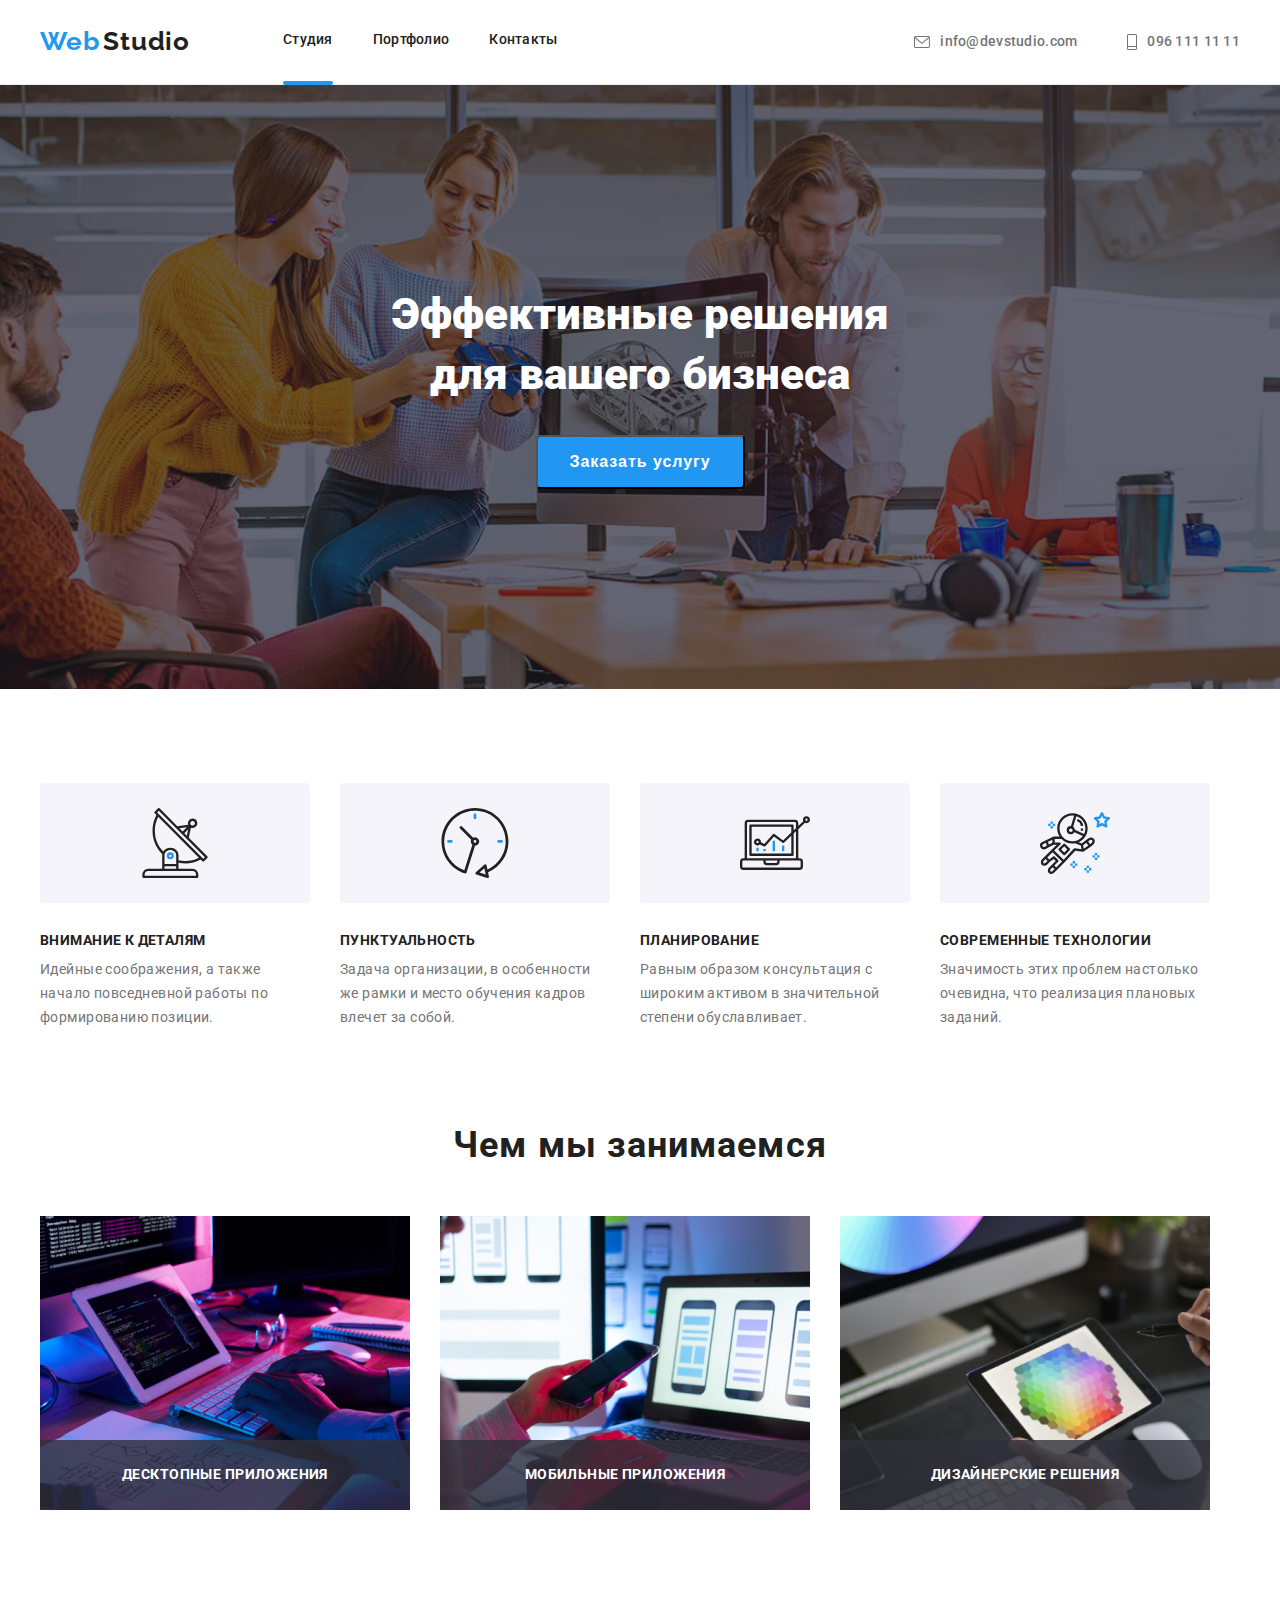
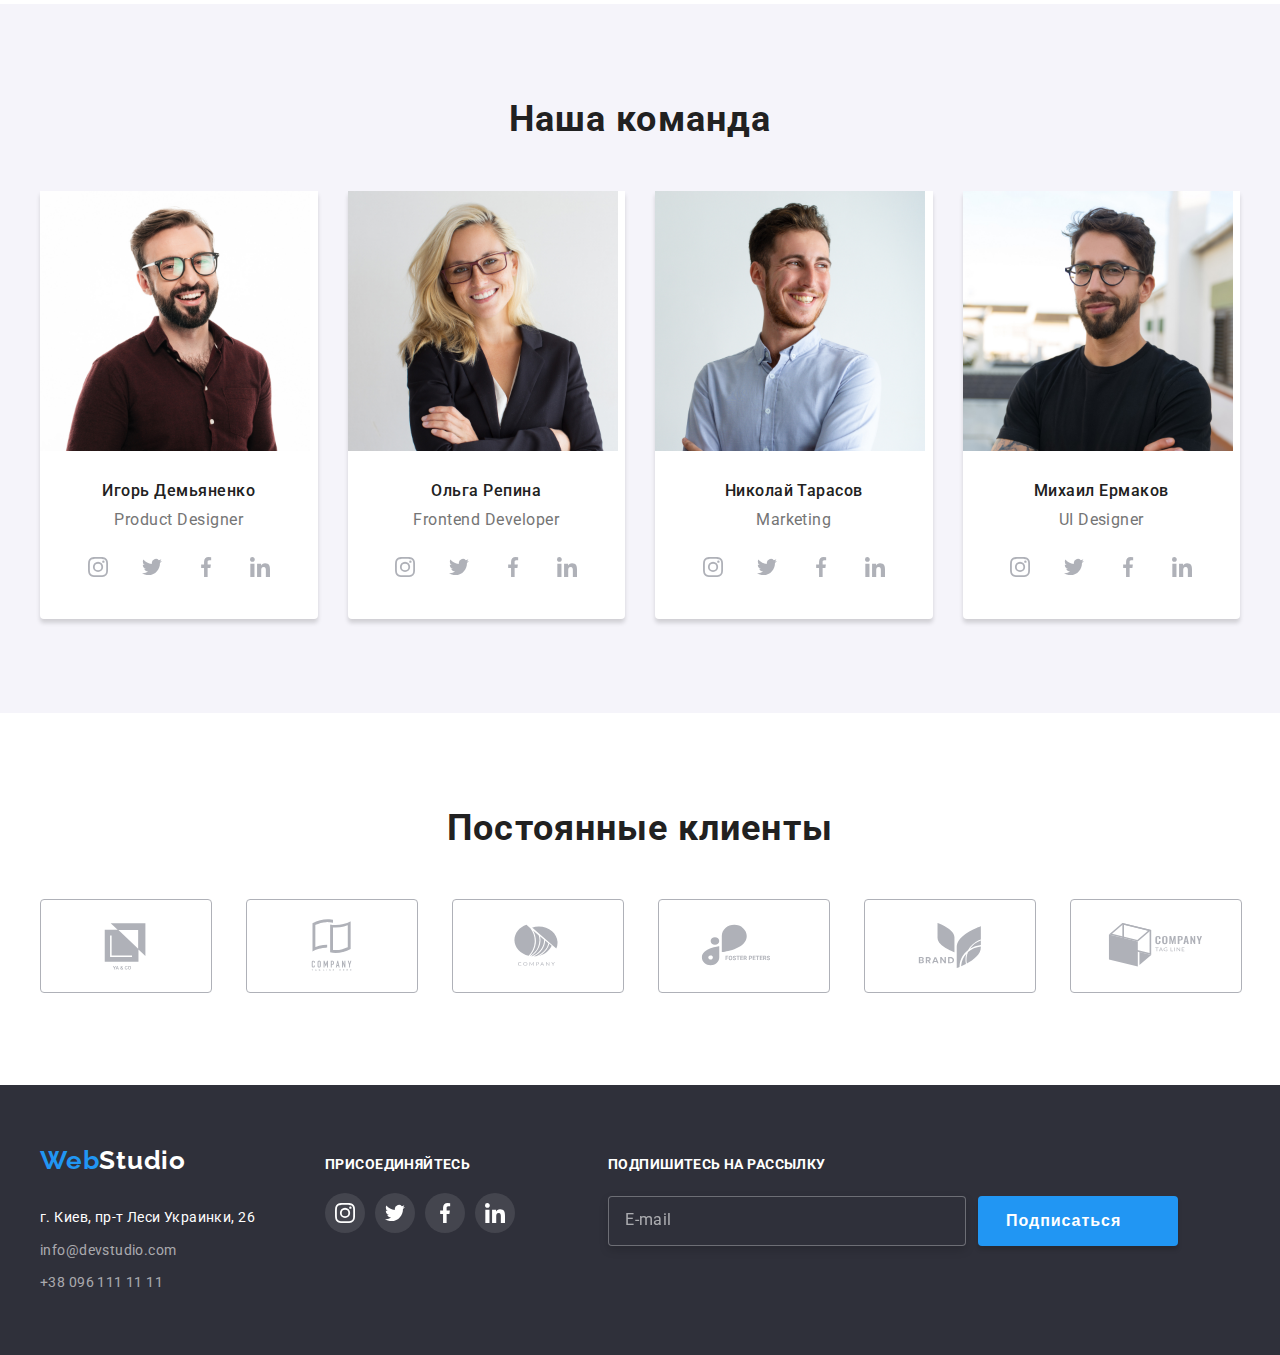
==== index.html @ 444eeabd "начало" ====
<!DOCTYPE html>
<html lang="en">
<head>
    <meta charset="UTF-8">
    <meta http-equiv="X-UA-Compatible" content="IE=edge">
    <meta name="viewport" content="width=device-width, initial-scale=1.0">
    <title>WebStudio</title>
    <link rel="stylesheet" href="https://cdnjs.cloudflare.com/ajax/libs/modern-normalize/1.1.0/modern-normalize.min.css"
        integrity="sha512-wpPYUAdjBVSE4KJnH1VR1HeZfpl1ub8YT/NKx4PuQ5NmX2tKuGu6U/JRp5y+Y8XG2tV+wKQpNHVUX03MfMFn9Q=="
        crossorigin="anonymous" referrerpolicy="no-referrer">
    <link rel="preconnect" href="https://fonts.gstatic.com">
    <link rel="preconnect" href="https://fonts.googleapis.com">
    <link rel="preconnect" href="https://fonts.gstatic.com" crossorigin>
    <link href="https://fonts.googleapis.com/css2?family=Raleway:wght@700&family=Roboto:wght@400;500;700;900&display=swap" rel="stylesheet">
    <link rel="stylesheet" href="./css/styles.css">
</head>
<body>
      <!-- Шапка сайта -->
  <header class="page-header">
    <div class="container header-container">
        <nav class="nav-box">
           <a class="nav-logo" href="./index.html">
               <span class="logo-web">Web</span>
               <span class="logo-studio">Studio</span>
            </a>
        <ul class="site-nav">
             <li class="nav-item"><a href="" class="link current">Студия</a></li>
             <li class="nav-item"><a href="./portfolio.html" class="link">Портфолио</a></li>
             <li class="nav-item"><a href="" class="link">Контакты</a></li>
        </ul>
        </nav>
        <!-- Контакты -->
       <ul class="contact-nav">
            <li class="item">
                <a href="mailto:info@devstudio.com" class="contacts-link">
                <svg class="contact-nav-icon-f">
                    <use href="./images/symbol-defs2.svg#icon-envelope-hover-1"></use>
                </svg>info@devstudio.com</a>
            </li>

            <li class="item">
                <a href="tel:+380961111111" class="contacts-link">
                <svg class="contact-nav-icon-s">
                    <use href="./images/symbol-defs2.svg#icon-tel-1"></use>
                </svg> 096 111 11 11</a>
            </li>
        </ul>
    </div>
      </header>
   
   <main>
        <!-- Герой hero-->
    <section class="hero">
        <div class="container">
            <h1 class="hero-title">Эффективные решения <br> для вашего бизнеса</h1>
            <button type="button" class="hero-button" data-modal-open>Заказать услугу</button>
           </div>
    </section>
   
    <!--Преимущества-->
    
    <section class="section">
        <div class="container">
        <h2 class="visually-hidden">Наши преимущества</h2>
        <ul class="feature-list">
            
            <li class="feature-item">
                <div class="feature-icon">
                    <svg class="icon">
                        <use href="./images/symbol-defs2.svg#icon-antenna-1">
                        </use>
                    </svg>
                </div>
                 <h3 class="feature-title">Внимание к деталям</h3>
                 <p class="feature-text">Идейные соображения, а также начало повседневной работы по формированию позиции.</p>
            </li>
            
            <li class="feature-item">
                <div class="feature-icon">
                    <svg class="icon">
                        <use href="./images/symbol-defs2.svg#icon-clock-1">
                        </use>
                    </svg> 
                </div>
                   <h3 class="feature-title">Пунктуальность</h3>
                   <p class="feature-text">Задача организации, в особенности же рамки и место обучения кадров влечет за собой.</p>
            </li>

            <li class="feature-item">
                <div class="feature-icon">
                    <svg class="icon">
                        <use href="./images/symbol-defs2.svg#icon-diagram-1">
                        </use>
                    </svg>
                </div>
                    <h3 class="feature-title">Планирование</h3>
                    <p class="feature-text" >Равным образом консультация с широким активом в значительной степени обуславливает.</p>
            </li>
            
            <li class="feature-item">
                <div class="feature-icon">
                    <svg class="icon">
                        <use href="./images/symbol-defs2.svg#icon-astronaut-1">
                        </use>
                    </svg>
                </div>
                    <h3 class="feature-title">Современные технологии</h3>
                    <p class="feature-text" >Значимость этих проблем настолько очевидна, что реализация плановых заданий.</p>
            </li>
        </ul>
        </div> 
    </section>

    <!--Чем мы занимаемся-->

    <section class="section about-us-section">
        <div class="container">
        <h2 class="about-us-title">Чем мы занимаемся</h2>
        <ul class="about-us-list">
            <li class="about-us-item">
                <div class="boxed">
                <img src="./images/mon.1/img1.jpg" alt="Алгоритм програм" width="370" height="295"/>
               <div class="box">
                   <p class="box-text">Десктопные приложения</p>
               </div>
            </div>
        </li>
               <li class="about-us-item">
                <div class="boxed">
                   <img src="./images/mon.1/img2.jpg" alt="Синхронизация с телефоном" width="370" height="295"/>
                   <div class="box">
                    <p class="box-text">Мобильные приложения</p>
                </div>
            </div>
                </li>
               <li class="about-us-item">
                <div class="boxed">
                <img src="./images/mon.1/img3.jpg" alt="Цветовая палитра" width="370" height="295"/>
                <div class="box">
                    <p class="box-text">Дизайнерские решения</p>
                </div>
            </div>
            </li>
        </ul>
        </div> 
    </section>
    
    <!--Команда-->

    <section class="section team">
        <div class="container">
        <h2 class="team-head-title">Наша команда</h2>
              <ul class="team-list">
                    
                <li class="team-item">
                        <article class="card">
                            <img src="./images/logo/img1.jpg" alt="Игорь Демьяненко" width="270" height="260">
                        
                            <div class="card-content">
                                <h3 class="title">Игорь Демьяненко</h3>
                                <p class="text">Product Designer</p>
                            
                                <ul class="social-list">
                                    <li class="social-item">
                                        <a href="#" class="social-link">
                                        <svg class="social-icon">
                                            <use href="./images/symbol-defs2.svg#icon-instagram-1"></use>
                                        </svg>
                                        </a>
                                    </li>
                                    <li class="social-item">
                                        <a href="#" class="social-link">
                                        <svg class="social-icon">
                                            <use href="./images/symbol-defs2.svg#icon-twitter-1"></use>
                                        </svg>
                                        </a>
                                    </li>
                                    <li class="social-item">
                                        <a href="#" class="social-link">
                                        <svg class="social-icon">
                                            <use href="./images/symbol-defs2.svg#icon-facebook-1"></use>
                                        </svg>
                                        </a>
                                    </li>
                                    <li class="social-item">
                                        <a href="#" class="social-link">
                                        <svg class="social-icon">
                                            <use href="./images/symbol-defs2.svg#icon-linkedin-1"></use>
                                        </svg>
                                        </a>
                                    </li>
                                       </ul>
                            </div>
                        </article>
                </li>
                    
                    <li class="team-item">
                        <article class="card">
                            <img src="./images/logo/img2.jpg" alt="Ольга Репина" width="270" height="260">
                            <div class="card-content">
                                <h3 class="title">Ольга Репина</h3>
                                <p class="text">Frontend Developer</p>
                                <ul class="social-list">
                                    <li class="social-item">
                                        <a href="#" class="social-link">
                                        <svg class="social-icon">
                                            <use href="./images/symbol-defs2.svg#icon-instagram-1"></use>
                                        </svg>
                                        </a>
                                    </li>
                                    <li class="social-item">
                                        <a href="#" class="social-link">
                                        <svg class="social-icon">
                                            <use href="./images/symbol-defs2.svg#icon-twitter-1"></use>
                                        </svg>
                                        </a>
                                    </li>
                                    <li class="social-item">
                                        <a href="#" class="social-link">
                                        <svg class="social-icon">
                                            <use href="./images/symbol-defs2.svg#icon-facebook-1"></use>
                                        </svg>
                                        </a>
                                    </li>
                                    <li class="social-item">
                                        <a href="#" class="social-link">
                                        <svg class="social-icon">
                                            <use href="./images/symbol-defs2.svg#icon-linkedin-1"></use>
                                        </svg>
                                        </a>
                                    </li>
                                       </ul>
                            </div>
                            </article>
                    </li>
                    
                    <li class="team-item">
                        <article class="card">
                            <img src="./images/logo/img3.jpg" alt="Николай Тарасов" width="270" height="260">
                           <div class="card-content">
                                <h3 class="title">Николай Тарасов</h3>
                                <p class="text">Marketing</p>
                                <ul class="social-list">
                                    <li class="social-item">
                                        <a href="#" class="social-link">
                                        <svg class="social-icon">
                                            <use href="./images/symbol-defs2.svg#icon-instagram-1"></use>
                                        </svg>
                                        </a>
                                    </li>
                                    <li class="social-item">
                                        <a href="#" class="social-link">
                                        <svg class="social-icon">
                                            <use href="./images/symbol-defs2.svg#icon-twitter-1"></use>
                                        </svg>
                                        </a>
                                    </li>
                                    <li class="social-item">
                                        <a href="#" class="social-link">
                                        <svg class="social-icon">
                                            <use href="./images/symbol-defs2.svg#icon-facebook-1"></use>
                                        </svg>
                                        </a>
                                    </li>
                                    <li class="social-item">
                                        <a href="#" class="social-link">
                                        <svg class="social-icon">
                                            <use href="./images/symbol-defs2.svg#icon-linkedin-1"></use>
                                        </svg>
                                        </a>
                                    </li>
                                       </ul>
                            </div>
                        </article>
                    </li>
                    
                    <li class="team-item">
                        <article class="card">
                            <img src="./images/logo/img4.jpg" alt="Михаил Ермаков" width="270" height="260">
                            <div class="card-content">
                                <h3 class="title">Михаил Ермаков</h3>
                                <p class="text">UI Designer</p>
                                <ul class="social-list">
                                    <li class="social-item">
                                        <a href="#" class="social-link">
                                        <svg class="social-icon">
                                            <use href="./images/symbol-defs2.svg#icon-instagram-1"></use>
                                        </svg>
                                        </a>
                                    </li>
                                    <li class="social-item">
                                        <a href="#" class="social-link">
                                        <svg class="social-icon">
                                            <use href="./images/symbol-defs2.svg#icon-twitter-1"></use>
                                        </svg>
                                        </a>
                                    </li>
                                    <li class="social-item">
                                        <a href="#" class="social-link">
                                        <svg class="social-icon">
                                            <use href="./images/symbol-defs2.svg#icon-facebook-1"></use>
                                        </svg>
                                        </a>
                                    </li>
                                    <li class="social-item">
                                        <a href="#" class="social-link">
                                        <svg class="social-icon">
                                            <use href="./images/symbol-defs2.svg#icon-linkedin-1"></use>
                                        </svg>
                                        </a>
                                    </li>
                                       </ul>
                            </div>
                        </article>
                    </li>
            </ul>
        </div> 
    </section>
    <!--Постоянные клиенты-->

    <section class="section">
        <div class="container">
            <h2 class="section-title">Постоянные клиенты</h2>
            <ul class="client-list">
                <li class="client-item">
                    <a href="#" class="client-link">
                        <svg class="client-icon">
                            <use href="./images/symbol-defs2.svg#icon-Logo1-1"></use>
                        </svg>
                    </a>
                </li>
                <li class="client-item">
                    <a href="#" class="client-link">
                        <svg class="client-icon">
                            <use href="./images/symbol-defs2.svg#icon-Logo2-1"></use>
                        </svg>
                    </a>
                </li>
                <li class="client-item">
                    <a href="#" class="client-link">
                        <svg class="client-icon">
                            <use href="./images/symbol-defs2.svg#icon-Logo3-1"></use>
                        </svg>
                    </a>
                </li>
                <li class="client-item">
                    <a href="#" class="client-link">
                        <svg class="client-icon">
                            <use href="./images/symbol-defs2.svg#icon-Logo4-1"></use>
                        </svg>
                    </a>
                </li>
                <li class="client-item">
                    <a href="#" class="client-link">
                        <svg class="client-icon">
                            <use href="./images/symbol-defs2.svg#icon-Logo5-1"></use>
                        </svg>
                    </a>
                </li>
                <li class="client-item">
                    <a href="#" class="client-link">
                        <svg class="client-icon">
                            <use href="./images/symbol-defs2.svg#icon-Logo6-1"></use>
                        </svg>
                    </a>
                </li>
            </ul>
        </div>
    </section>
</main>
    

<footer class="footer">
    <div class="container footer-container">
      <div class="footer-address">
        <a class="footer-logo" href="#"><span class="f-web">Web</span><span class="f-webstudio">Studio</span></a>
        <address class="address">
          <ul class="footer-address">
            <li class="footer-item"><a href="https://www.google.com/maps/place/%D0%B1%D1%83%D0%BB%D1%8C%D0%B2%D0%B0%D1%80+%D0%9B%D0%B5%D1%81%D1%96+%D0%A3%D0%BA%D1%80%D0%B0%D1%97%D0%BD%D0%BA%D0%B8,+26,+%D0%9A%D0%B8%D1%97%D0%B2,+02000/@50.4271245,30.5353084,15.75z/data=!4m5!3m4!1s0x40d4cf0e033ecbe9:0x57a4dffefec77da0!8m2!3d50.4265807!4d30.5383858" class="address-map">г. Киев, пр-т Леси Украинки, 26</a></li>
            <li class="footer-item"><a href="mailto:info@devstudio.com" class="contacts">info@devstudio.com</a></li>
            <li class="footer-item"><a href="tel:+380961111111" class="contacts">+38 096 111 11 11</a></li>
         </ul>
        </address>
      </div>
    
    <!--Присоединяйсь-->
    <div class="fsocial-title">
        <h2 class="footer-title">присоединяйтесь</h2>
        <ul class="fsocial-list">
            <li class="fsocial-item">
                <a href="#" class="fsocial-link">
                    <svg class="fsocial-icon" width="20" height="20">
                        <use href ="./images/symbol-defs2.svg#icon-instagram-1"></use>
                    </svg>
                </a>
            </li>
            <li class="fsocial-item">
                <a href="#" class="fsocial-link">
                    <svg class="fsocial-icon" width="20" height="20">
                        <use href ="./images/symbol-defs2.svg#icon-twitter-1"></use>
                    </svg>
                </a>
            </li>
            <li class="fsocial-item">
                <a href="#" class="fsocial-link">
                    <svg class="fsocial-icon" width="20" height="20">
                        <use href ="./images/symbol-defs2.svg#icon-facebook-1"></use>
                    </svg>
                </a>
            </li>
            <li class="fsocial-item">
                <a href="#" class="fsocial-link">
                    <svg class="fsocial-icon" width="20" height="20">
                        <use href ="./images/symbol-defs2.svg#icon-linkedin-1"></use>
                    </svg>
                </a>
            </li>
        </ul>
    </div>

  <!--subscribe-->
                    <form class="subscribe">
                        <div class="subscribe-div">
                            <label for="subscribe-email" class="subscribe-title">Подпишитесь на рассылку</label>
                            <input id="subscribe-email" class="subscribe-input" type="email" name="email" placeholder="E-mail">
                        </div>
                        <button type="submit" class="subscribe-submit">Подписаться
                            <svg class="icon-send" width="24" height="24">
                               <use href="./images/symbol-defs-mod.svg#icon-airplaner"></use>
                            </svg>
                        </button>
                    </form>
    </div>
</footer>

<!-- Modal window -->

<div class="backdrop is-hidden" data-modal>
    <div class="modal">
        <button class="modal-close" data-modal-close>
            <svg class="modal-close-icon" width="11" height="11">
                <use href="./images/symbol-defs-mod.svg#icon-close"></use>
            </svg>
        </button>
<!--MODAL оставь данные-->
        <form class="form-container">
            <p class="form-text">Оставьте свои данные, мы вам перезвоним</p>
           
            <div class="form-field">
                <label for="name" class="form-label">Имя</label>
                <input id="name" class="form-input" type="text" name="username" required>
                <svg class="form-icon">
                    <use href="./images/symbol-defs-mod.svg#icon-person"></use>
                </svg>
            </div>
            
            <div class="form-field">
                <label for="tel" class="form-label">Телефон</label>
                <input id="name" class="form-input" type="text" name="username" required>
                <svg class="form-icon">
                    <use href="./images/symbol-defs-mod.svg#icon-phone"></use>
                </svg>
            </div>

            <div class="form-field">
                <label for="mail" class="form-label">Почта</label>
                <input id="name" class="form-input" type="text" name="username" required>
                <svg class="form-icon">
                    <use href="./images/symbol-defs-mod.svg#icon-email"></use>
                </svg>
            </div>

            <div class="form-comment">
                <label for="message" class="form-label">Коментарий</label>
                <textarea id="message" name="text" class="form-message" placeholder="Введите текст"></textarea>
            </div>

            <div class="form-checkbox">
                <label class="checkbox-modal">Соглашаюсь с рассылкой и принимаю <span class="modal-link"><span>Условия договора</span>
                <input type="checkbox" name="checkbox" class="checkbox">
                <svg class="checkbox-icon">
                    <use href="./images/symbol-defs-mod.svg#icon-yes"></use>
                </svg>
                </label>
            </div>
            <button type="submit" class="click">
                <span class="click-title">Отправить</span>
            </button>
        </form>
</div>
</div>
    <script src="./js/modal.js">
    </script>
</body>
</html>
---- css/styles.css ----
:root{
    --text-color:#757575;
    --titles-text-color-first: #212121;
    --accent-color: #2196F3;
    --accent-color-text: #FFFFFF;
    --background-color: #2f303a;
    --background-color-modal: #188ce8;
    --logo-color: #000000;
    --backing-color: #f5f4fa;
    --header-color: #ececec;
    --portfolio-color: #e5e5e5;
    --clients-color:#afb1b8;
    --accent-color-sec: #1a72b9;
    --bezier-timing:cubic-bezier(0.4, 0, 0.2, 1);
    /* --card-set-gap: 30px */

    /* первый цвет фона : #E5E5E5; */
    /* вторичный цвет фона : #F5F4FA; */
    /* цвет фона кнопок портфолио : #F5F4FA; */
    /* цвет основного текста color: #212121; */
    /* вторичный цвет #757575; */
    /* цвет акцент #2196F3; */
}
h1,
h2,
h3,
h4,
h5,
h6,
p{
    margin-top: 0;
    margin-bottom: 0;
}
img{
    display: block;
    max-width: 100%;
    height: auto;
}
body {
    font-family: Roboto, sans-serif;
    background-color: var(--accent-color-text);
    color: var(--titles-text-color-first);
    margin: 0;
    line-height: 1.5;
}
ul{
    list-style: none;
    padding-inline-start: 0;
    margin: 0;
}
a{
    text-decoration: none;
    }
/* Cкрыть кнопки */
.visually-hidden{
    position: absolute;
    clip: rect(0 0 0 0);
    width: 1px;
    height: 1px;
    margin: -1px;
}

/* Page-header */

.page-header{
    border-bottom: 1px solid var(--header-color);
}
.header-container{
    display: flex;
    align-items: center;
}
.container{
    width: 1200px;
    margin-left: auto;
    margin-right: auto;
    padding-left: 15px;
    padding-right: 15px;
}
/* -------blue line------- */
.site-nav .link .current {
    color: var(--accent-color);
  }
  .link.current {
    color: var(--accent-color);
  }
  .current::after {
    content: '';
    display: block;
    position: relative;
    top: 33px;
  
    width: 100%;
    height: 4px;
    background-color: var(--accent-color);
    border-radius: 2px;
}
/* /////////////////////// */
.nav-box{
    display: flex;
    align-items: center;
    background-color: var(--accent-color-text);
}
.nav-logo{
    margin-right: 93px;
    text-decoration: none;
    
}
.logo-web {
    font-family: Raleway, sans-serif;
    color: var(--accent-color);
    font-weight: 700;
    font-size: 26px;
    line-height: 1.19;
    letter-spacing: 0.03em;
    
    transition: color 250ms var(--bezier-timing);
}

.logo-web:hover,
.logo-web:focus{
    color: var(--accent-color);
}
.logo-studio {
    font-family: Raleway, sans-serif;
    color: var(--titles-text-color-first);
    font-weight: 700;
    font-size: 26px;
    line-height: 1.19;
    letter-spacing: 0.03em;

    transition: color 250ms var(--bezier-timing);
}
.logo-studio:hover,
.logo-studio:focus{
    color: var(--accent-color);
}

/* site-nav*/

.site-nav{
    display: flex;
}
.site-nav .nav-item + .nav-item{
    margin-left: 40px;
}
.site-nav .link {
    display: block; 
    color: var(--titles-text-color-first);
    font-weight: 500;
    font-size: 14px;
    line-height: 1.14;
    letter-spacing: 0.02em;
    text-decoration: none;
    padding-top: 32px;
    padding-bottom: 32px;

    transition: color 250ms var(--bezier-timing);
    }
.site-nav .link:hover,
.site-nav .link:focus {
    color: var(--accent-color);
    
}
.site-nav .link .current {
    color: var(--accent-color);
}

/* web studio -contacts*/

.contact-nav{
    display: flex;
    margin-left: auto;
    align-items: center;
}
.contact-nav .link{
    display: block;
    cursor: pointer;
}
.contact-nav .item + .item {
    margin-left: 50px;
}
.contact-nav-icon-f{
    width: 16px;
    height: 12px;
    margin-right: 10px;
    fill: currentColor;
}
.contact-nav-icon-s{
    width: 10px;
    height: 16px;
    margin-right: 10px;
    fill: currentColor;
}
.contacts-link {
    display: flex;
    align-items: center;
    color: var(--text-color);
    font-weight: 500;
    font-size: 14px;
    line-height: 1.14;
    letter-spacing: 0.02em;

    transition: color 250ms var(--bezier-timing);
    
}
.contact-nav .item:last-child{
    margin-right: 0;
}
.contacts-link:hover,
.contacts-link:focus{
    color: var(--accent-color);
}
.contact-nav .nav-tel{
    color: var(--text-color);
    text-decoration: none;

    transition: color 250ms var(--bezier-timing);
}
.contact-nav .nav-tel:hover,
.contact-nav .nav-tel:focus{
    color: var(--accent-color);
}

/* Hero */

.hero{
    padding: 200px 0;
    max-width: 1600px;
    text-align: center;
    background-color: var(--background-color);
    margin-left: auto;
    margin-right: auto;
    background-image: linear-gradient(to right, rgba(47, 48, 58, 0.4), rgba(47, 48, 58, 0.4)), url("../images/Img.jpg");
    background-position: center;
    background-repeat: no-repeat;
    background-size: cover;
}
.hero-title {
    text-align: center;
    color: var(--accent-color-text);
    font-weight: 900;
    font-size: 44px;
    line-height: 1.36;
    }
/* Overlay */
.overlay{
    max-width: 1600px;
    height: 600px;
    outline: 1px solid #000000;
    margin-left: auto;
    margin-right: auto;
    background-image: url("../images/Img.jpg");
    background-position: center;
    background-repeat: no-repeat;
    background-size: cover;
}
/* Hero button */

.hero-button{
    color: var(--accent-color-text);
    background-color: var(--accent-color);
    font-weight: 700;
    font-size: 16px;
    line-height: 1.87;
    letter-spacing: 0.06em;
    cursor: pointer;
    text-decoration: none;
    border-radius: 4px;
    padding: 10px 32px;
    margin-top: 30px;

    transition: color 250ms var(--bezier-timing);
   }

/* Feature */
.section{
    /* outline: 1px solid tomato;  */
    padding: 94px 0;
}
.section-titles h2 {
    visibility: hidden;
}
.feature-list{
    display: flex;
}
.feature-item:first-child{
    margin-left: 0px;
}
.feature-title{
    color: var(--titles-text-color-first);
    font-weight: 700;
    font-size: 14px;
    line-height: 1.14;
    text-transform: uppercase;
    letter-spacing: 0.03em;
    margin-top: 30px;
}
.feature-text{
    margin-top: 10px;
    color: var(--text-color);
    font-size: 14px;
    line-height: 1.71;
    letter-spacing: 0.03em;
}
.feature-item{
    width: 270px;
    margin-left: 30px;
}
.feature-icon{
    display: flex;
    justify-content: center;
    align-items: center;
    height: 120px;
    background-color: var(--backing-color);
    border-radius: 4px;
}
.feature-icon .icon{
    width: 70px;
    height: 70px;
}
/* .feature-item::before{
    display: block;
    height: 120px;
    content: "";
    background-size: contain;
    background-repeat: no-repeat;
    background-position: center;
    background-color: var(--backing-color);
    border-radius: 4px;
}
.feature-item:nth-child(1)::before{
    background-image: url(../images/features/Group.svg);
    }
.feature-item:nth-child(2)::before{
    background-image: url(../images/features/clock\ 1.svg);
}
.feature-item:nth-child(3)::before{
    background-image: url(../images/features/diagram\ 1.svg);
}
.feature-item:nth-child(4)::before{
    background-image: url(../images/features/astronaut\ 1.svg);
} */

/* Примеры работ */

.about-us-section{
    
    padding-top: 0px;
    
}
.about-us-title{
      color: var(--titles-text-color-first);
      font-weight: 700;
      font-size: 36px;
      line-height: 1.17;
      text-align: center;
      letter-spacing: 0.03em;
}
.about-us-list{
    display: flex;
    margin-top: 50px;
    margin-left: -30px;
}
.about-us-item{
    margin-left: 30px;
}
.boxed{
    position: relative;
}
.box{
    width: 100%;
    height: 70px;
    display: flex;
    background-color: rgba(47, 48, 58, 0.8);
    position: absolute;
    justify-content: center;
    align-items: center;
    bottom: 0px;
    left: 0;
}
.box-text{
    color: var(--accent-color-text);
    font-weight: 700;
    font-size: 14px;
    line-height: 1.14;
    text-align: center;
    letter-spacing: 0.03em;
    text-transform: uppercase;
}

/* .about-us-item:first-child{
    margin-left: 0px;
} */

  /* Team */
 
.team{
      /* outline: 1px solid tomato; */
      background-color: var(--backing-color);
      }
.team-container{
    margin-left: auto;
    margin-right: auto;
    padding-left: 15px;
    padding-right: 15px;

}
.team-head-title{
    margin-bottom: 50px;
    color: var(--titles-text-color-first);
    font-weight: 700;
    font-size: 36px;
    line-height: 1.17;
    text-align: center;
    letter-spacing: 0.03em;
}
.team-list{
    display: flex;
    margin-left: -30px;
}
.team-item{
    flex-basis: calc((100% / 4 - 30px));
    margin-left: 30px;
    background-color: var(--accent-color-text);
    border-radius: 0px 0px 4px 4px;
    box-shadow: 0px 4px 4px rgba(0, 0, 0, 0.15);
}
.card-content{
    padding-top: 30px;
    padding-bottom: 30px;
}
.title{
    color: var(--titles-text-color-first);
    font-weight: 500;
    font-size: 16px;
    line-height: 1.19;
    text-align: center;
    letter-spacing: 0.03em;
}
.text{
      color: var(--text-color);
      margin-top: 10px;
      font-weight: normal;
      font-size: 16px;
      line-height: 1.19;
      text-align: center;
      letter-spacing: 0.03em;
}
.social-list {
    /* outline: 1px solid red; */
    display: flex;
    justify-content: center;
    margin-top: 16px;
    
  }
  .social-item{
      width: 44px;
      height: 44px;
      margin-left: 10px;
      }
 .social-item:first-child{
     margin-left: 0;
 }
 .social-link{
     display: flex;
     align-items: center;
     justify-content: center;
     width: 100%;
     height: 100%;
     border-radius: 50%;
     color: var(--clients-color);

     transition: color 250ms var(--bezier-timing),background-color 250ms var(--bezier-timing);
 }
 .social-link:hover,
 .social-link:focus{
     color: var(--accent-color-text);
     background-color: var(--accent-color);
 }
 .social-link:hover .social-icon,
 .social-link:focus .social-icon{
     fill: var(--accent-color-text);
 }
 .social-icon{
      width: 20px;
      height: 20px;
      fill: currentColor;
      }
 
 

/* Buttons */
.ul-filter{
    display: flex;
    justify-content: center;
    margin-bottom: 50px;
}
.btn{
    color: var(--titles-text-color-first);
    background-color: var(--backing-color);
    padding: 8px 22px;
    border: 1px solid transparent;
    border-style: none;
    border-radius: 4px;
    cursor: pointer;
    text-align: center;
    font-size: 16px;

    transition: color 250ms var(--bezier-timing),background-color 250ms var(--bezier-timing),box-shadow color 250ms var(--bezier-timing);
    
}
.btn:hover,
.btn:focus{
    color: var(--accent-color-text);
    background-color: var(--accent-color);
    box-shadow: 0px 3px 1px rgba(0, 0, 0, 0.12),0px 1px 2px rgba(0, 0, 0, 0.08),0px 2px 2px rgba(0, 0, 0, 0.01);
}
.filter-item:not(:first-child) {
    margin-left: 8px;
}

  /* Портфолио */
    
.portfolio{
    display: flex;
    flex-wrap: wrap;
    margin: -15px;
    }
.portfolio-image{
    margin: 15px;
    width: 370px;
    display: block;
    }
.portfolio-img{
    display: block;
    background-color: var(--accent-color-text);
} 
.portfolio-img:hover,
.portfolio-img:focus{
    box-shadow: 1px 4px 6px rgba(0, 0, 0, 0.16),0px 4px 4px rgba(0, 0, 0, 0.06),0px 1px 1px rgba(0, 0, 0, 0.12);
}
.portfolio-title{
    color: var(--titles-text-color-first);
    font-weight: 700;
    font-size: 18px;
    line-height: 2;
    letter-spacing: 0.06em;
}
.portfolio-text{
    margin-top: 4px;
    color: var(--text-color);
    font-size: 16px;
    line-height: 1.87;
    letter-spacing: 0.03em;
}
.portfolio-name{
    padding: 20px 24px;
    border-bottom: 1px solid #eeeeee ;
    border-right: 1px solid #eeeeee;
    border-left: 1px solid #eeeeee;
}

.flex-container{
    display: flex;
    flex-wrap: wrap;
}
.flex-element{
    width: calc((100%-60) / 3);
}
.flex-element:nth-child(3n) {
    margin-right: 0;
}
/*portfolio thumb*/
.portfolio-thumb{
    width: 370px;
    position: relative;
}
.thumb-box{
    position: relative;
    overflow: hidden;
}
.thumb-text{
/* opasity: 0; */
position: absolute;
overflow: hidden;
background-color: rgba(33, 150, 243, 0.9);
left: 0;
top: 0;
width: 370px;
height: 294px;

display: flex;
justify-content: center;
align-items: center;
padding: 63px 24px;

font-style: normal;
font-size: 18px;
line-height: 1.56;
letter-spacing: 0.03em;
color: var(--accent-color-text);
transform: translateY(100%);

transition: transform 250ms var(--bezier-timing),box-shadow 250ms var(--bezier-timing);
}
.portfolio-img:hover .thumb-text,
.portfolio-img:focus .thumb-text{
    transform: translateZ(0);
    overflow: visible;
}
/* .thumb-box:hover .thumb-text{
    opacity: 1;
} */

/* Clients */
.clients{
    padding: 94px auto;
    
}
.section-title{
    margin-bottom: 50px;
    font-weight: 700;
    font-size: 36px;
    line-height: 1.17;
    text-align: center;
    letter-spacing: 0.03em;
}
.client-list{
    display: flex;
    justify-content: space-between;
    
}
.client-item{
    width: 170px;
    height: 92px;
    margin-left: 30px;
}
.client-item:first-child{
    margin-left: 0;
}
.client-link{
    display: flex;
    justify-content: center;
    align-items: center;
    color: var(--clients-color);
    border: 1px solid var(--clients-color);
    border-radius: 4px;
    width: 100%;
    height: 100%;
     transition: color 250ms var(--bezier-timing), background-color 250ms var(--bezier-timing);;
}
.client-link:hover,
.client-link:focus{
    color: var(--accent-color);
    border-color: var(--accent-color);
}
.client-link:hover .client-icon,
.client-link:focus .client-icon{
    fill: var(--accent-color);
}
.client-icon{
    width: 106px;
    height: 60px;
    fill: currentColor;
}

/* Footer */

.footer{
    background-color: var(--background-color);
    padding-top: 60px;
    padding-bottom: 60px;

}
.footer-container{
    display: flex;
    align-items: baseline;
}
.footer-logo{
    font-family: Raleway,sans-serif;
    color: var(--accent-color-text);
    font-weight: 700;
    font-size: 26px;
    line-height: 1.19;
    letter-spacing: 0.03em;
    margin-bottom: 20px;
}
.f-web{
    color: var(--accent-color);
    font-family: Raleway;
    font-weight: 700;
    font-size: 26px;
    line-height: 1.19;
    letter-spacing: 0.03em;

    transition: color 250ms var(--bezier-timing);
}
.f-webstudio{
    font-family: Raleway;
    font-weight: 700;
    font-size: 26px;
    line-height: 1.19;
    letter-spacing: 0.03em;

    transition: color 250ms var(--bezier-timing);
}
.footer-logo:hover,
.footer-logo:focus{
    color: var(--accent-color);
}
.footer-address{
    display: inline-block;
    color: rgba(255, 255, 255, 0.6);
    font-size: 14px;
    line-height: 1.71;
    letter-spacing: 0.03em;
    text-decoration: none;
}

.contacts {
    color: rgba(255, 255, 255, 0.6);
    font-style: normal;
    font-size: 14px;
    line-height: 1.71;
    letter-spacing: 0.03em;

    transition: color 250ms var(--bezier-timing);
  }
  
  .contacts:hover,
  .contacts:focus {
    color: var(--accent-color);
  }
  .fsocial-title{
      margin-left: 70px;
  }
  .footer-title{
      color: var(--accent-color-text);
      font-weight: 700;
      font-size: 14px;
      line-height: 1.14;
      letter-spacing: 0.03em;
      text-transform: uppercase;
  }

  .footer-item{
      margin-top: 9px;
      
  }
  .footer-item:last-child{
    margin-bottom: 0;
}
  .fsocial-list{
      display: flex;
      justify-content: center;
      margin-top: 20px;
      
  }
  .fsocial-item{
      margin-left: 10px;
  }
  .fsocial-icon{
      width: 20px;
      height: 20px;
      fill: var(--accent-color-text);
    }
   
  .fsocial-item:first-child{
      margin-left: 0;
  }
  .fsocial-link{
      display: flex;
      justify-content: center;
      align-items: center;
      width: 40px;
      height: 40px;
      border-radius: 50%;
      color: #afb1b8;
      background: rgba(255, 255, 255, 0.1);

      transition: color 250ms var(--bezier-timing);
  }
  
  .fsocial-link:hover,
  .fsocial-link:focus{
      fill: var(--accent-color-text);
      background-color: var(--accent-color);
  }
  .fsocial-link:hover .fsocial-icon,
  .fsocial-link:focus .fsocial-icon{
      fill: var(--accent-color-text);
  }
  /* subscribe */
  .subscribe {
    width: 570px;
    height: 86px;
    margin-left: 93px;
    display: flex;
    align-items: flex-end;
  }
  .subscribe-div {
    display: inline-block;
    margin-right: 12px;
  }
  .subscribe-title {
    margin-bottom: 20px;
    font-weight: 700;
    font-size: 14px;
    line-height: 1.14;
    letter-spacing: 0.03em;
    text-transform: uppercase;
  
    color: #ffffff;
    cursor: pointer;
  }
  .subscribe-input {
    margin-top: 20px;
    padding-left: 16px;
    width: 358px;
    height: 50px;
    border: 1px solid rgba(255, 255, 255, 0.3);
    box-sizing: border-box;
    filter: drop-shadow(0px 4px 4px rgba(0, 0, 0, 0.15));
    border-radius: 4px;
    background: #2f303a;
  }
  .subscribe-input::placeholder {
    font-family: Roboto;
    font-style: normal;
    font-weight: normal;
    font-size: 16px;
    line-height: 20px;
    /* identical to box height, or 125% */
  
    display: flex;
    align-items: center;
    letter-spacing: 0.03em;
  
    color: rgba(255, 255, 255, 0.6);
  }
  .subscribe-submit {
    width: 200px;
    height: 50px;
    cursor: pointer;
  }
  .subscribe-submit {
    
    font-style: normal;
    font-weight: 700;
    font-size: 16px;
    line-height: 1.87;
  
    padding: 10px 28px;
    display: flex;
    align-items: center;
    text-align: center;
    letter-spacing: 0.06em;
  
    color: #ffffff;
    background: #2196f3;
    box-shadow: 0px 4px 4px rgba(0, 0, 0, 0.15);
    border-radius: 4px;
    border: transparent;
  }
  .icon-send {
    margin-left: 10px;
  }
  

/* Контакты */

.address{
    font-style: normal;
    margin-top: 20px;
    
}
.address-list{
    margin-top: 9px;
}
.address-map{
    display: inline-block;
    font-style: normal;
    color: var(--accent-color-text);
    font-style: normal;
    font-size: 14px;
    line-height: 1.71;
    letter-spacing: 0.03em;

    transition: color 250ms var(--bezier-timing);
}
  .address-map:hover,
  .address-map:focus {
    color: var(--accent-color);
  }
/* Modal window */
.backdrop{
    position: fixed;
    top: 0;
    left: 0;
    width: 100%;
    height: 100%;
    background-color: rgba(0, 0, 0, 0.4);
    
    opacity: 1;
    transition: opacity 250ms var(--bezier-timing);
}
.backdrop.is-hidden {
    opacity: 0;
    pointer-events: none;
}
.backdrop.is-hidden .modal{
    transform: translate(-50%,-50%) scale(1.1);
}
.modal{
    position: absolute;
    top: 50%;
    left: 50%;
   
    min-width: 528px;
    min-height: 581px;
    background-color: var(--accent-color-text);
    
    border-radius: 4px;
    box-shadow: 0px 1px 3px rgba(0, 0, 0, 0.12), 0px 1px 1px rgba(0, 0, 0, 0.14), 0px 2px 1px rgba(0, 0, 0, 0.2);
    
    transform: translate(-50%,-50%) scale(1);
    transition: transform 250ms var(--bezier-timing);
}

.modal-close{
    position: absolute;
    top: 8px;
    right: 8px;
    cursor: pointer;

    display: flex;
    justify-content: center;
    align-items: center;
    width: 30px;
    height: 30px;
    border-radius: 50%;

    border: 1px solid rgba(0, 0, 0, 0.1);
    background: var(--accent-color-text);
}   
.modal-close-icon:hover,
.modal-close-icon:focus{
    color: var(--accent-color);
}
/* Form-container */
.form-container{
    width: 528px;
    height: 581px;
    padding: 40px;
    cursor: pointer;
    display: flex;
    flex-direction: column;
}
.form-text{
    margin-bottom: 12px;
    color: var(--titles-text-color-first);
    font-style: normal;
    font-weight: 700;
    font-size: 20px;
    line-height: 1.17;
    letter-spacing: 0.03em;
    text-align: center;
}
.form-field{
    margin-bottom: 10px;
    position: relative;
}
.form-comment{
    margin-bottom: 20px;
    position: relative;
}
.form-label{
    position: relative;
    display: block;
    font-style: normal;
    font-size: 12px;
    line-height: 1.17;
    letter-spacing: 0.01em;
    color: var(--text-color);
    margin-bottom: 4px;
    cursor: pointer;
}
.form-input,.form-message{
    width: 100%;
    height: 40px;
    padding: 10px 42px;

    border: 1px solid rgba(33, 33, 33, 0.2);
    box-sizing: border-box;
    border-radius: 4px;
    outline: none;
}
.form-input:focus{
    outline: 1px solid var(--accent-color);
}
.form-input:focus+.form-icon{
    fill: var(--accent-color);
}
.form-message{
    display: block;
    width: 100%;
    height: 120px;
    resize: none;
    padding: 12px 16px;
    font-family: inherit;
    border: 1px solid rgba(33, 33, 33, 0.2);
    border-radius: 4px;
    outline: none;
}
.form-message:focus{
    outline: 1px solid var(--accent-color);
    border: 1px solid var(--accent-color);
}
.form-message::placeholder{
    font-style: normal;
    font-size: 14px;
    line-height: 1.14;
    letter-spacing: 0.01em;
    color: rgba(117, 117, 117, 0.5);
}
.form-icon{
    position: absolute;
    top: 50%;
    left: 12px;
    width: 18px;
    height: 18px;
    transition: fill 250ms var(--bezier-timing),outline 250ms var(--bezier-timing);
   
}
.form-input:focus .icon{
    fill: var(--accent-color);
}
.form-checkbox{
    position: relative;
    display: inline-flex;
    justify-content: center;
    align-items: center;
    margin-bottom: 30px;
    width: 100%;
    cursor: pointer;    
}
.checkbox-modal{
    font-size: 14px;
    line-height: 1.71;
    letter-spacing: 0.03em;
    color: var(--text-color);
    cursor: pointer;
}
.checkbox-modal .modal-link{
    color: var(--accent-color);
    text-decoration: underline;
}
.checkbox{
    position: absolute;
    display: flex;
    clip: rect(0 0 0 0);
    width: 1px;
    height: 1px;
    margin: -1px;
    overflow: hidden;
}
.checkbox-modal::before{
    content: "";
    display: inline-flex;
    text-align: center;
    width: 15px;
    height: 15px;
    border: 2px solid var(--titles-text-color-first);
    border-radius: 2px;
    margin-right: 7px;
}
.checkbox-icon{
    position: absolute;
    top: 3px;
    left: 12px;
    width: 16px;
    height: 16px;
    opacity: 0;
    pointer-events: none;

    background-color: var(--accent-color);
    fill: var(--accent-color-text);
    border: 2px solid var(--accent-color);
    border-radius: 2px;
    cursor: pointer;
}
.checkbox:focus{
    outline-color: var(--accent-color);
    border: 2px solid var(--accent-color);
    border-radius: 2px;
}
.checkbox:checked+.checkbox-icon{
    opacity: 1;
    transition: opacity 250ms var(--bezier-timing);
    background-origin: border-box;
}
.click{
    text-align: center;
    margin: 0 124px;
    width: 200px;
    height: 50px;
    cursor: pointer;
    background-color: var(--background-color-modal);
    box-shadow: 0px 4px 4px rgba(0, 0, 0, 0.15);
    border-radius: 4px;
    border: transparent;
}
.click-title{
    font-weight: 700;
    font-size: 16px;
    line-height: 1.87;
    letter-spacing: 0.06em;
    color: var(--accent-color-text);
}
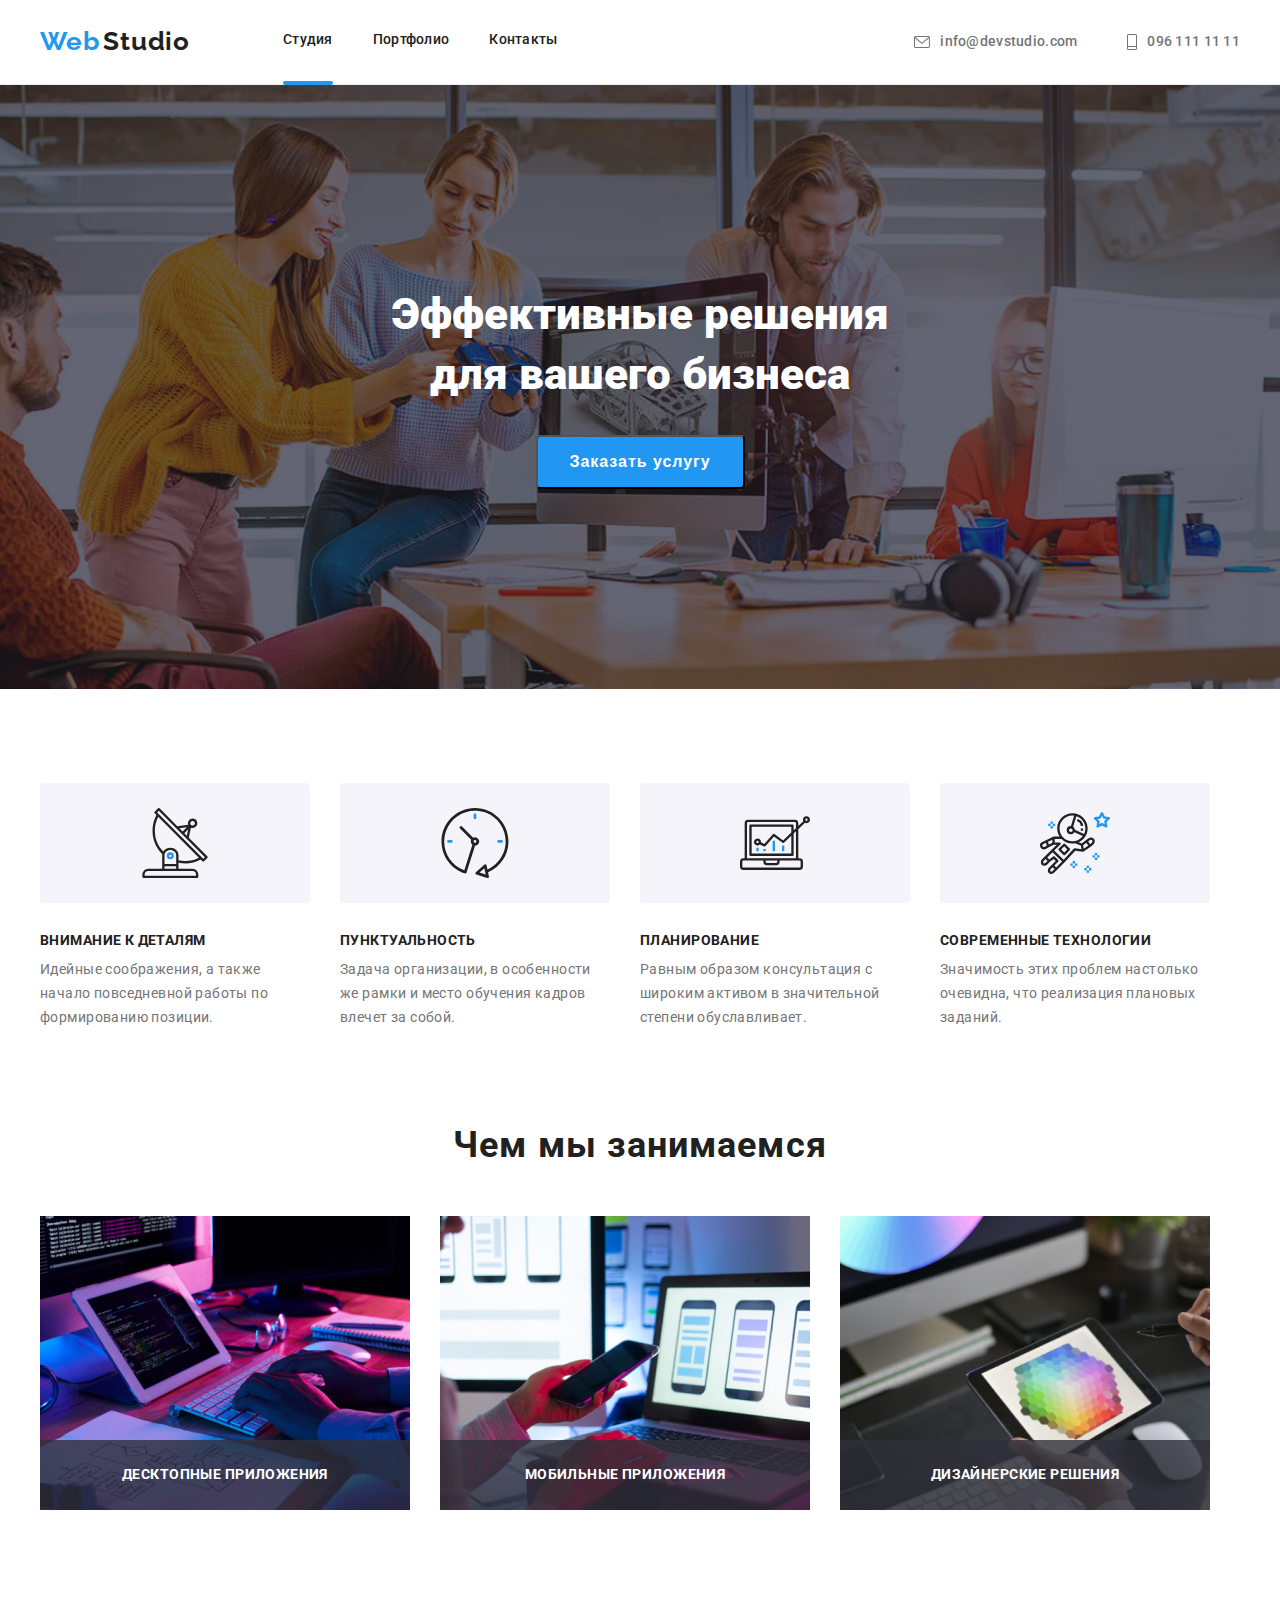
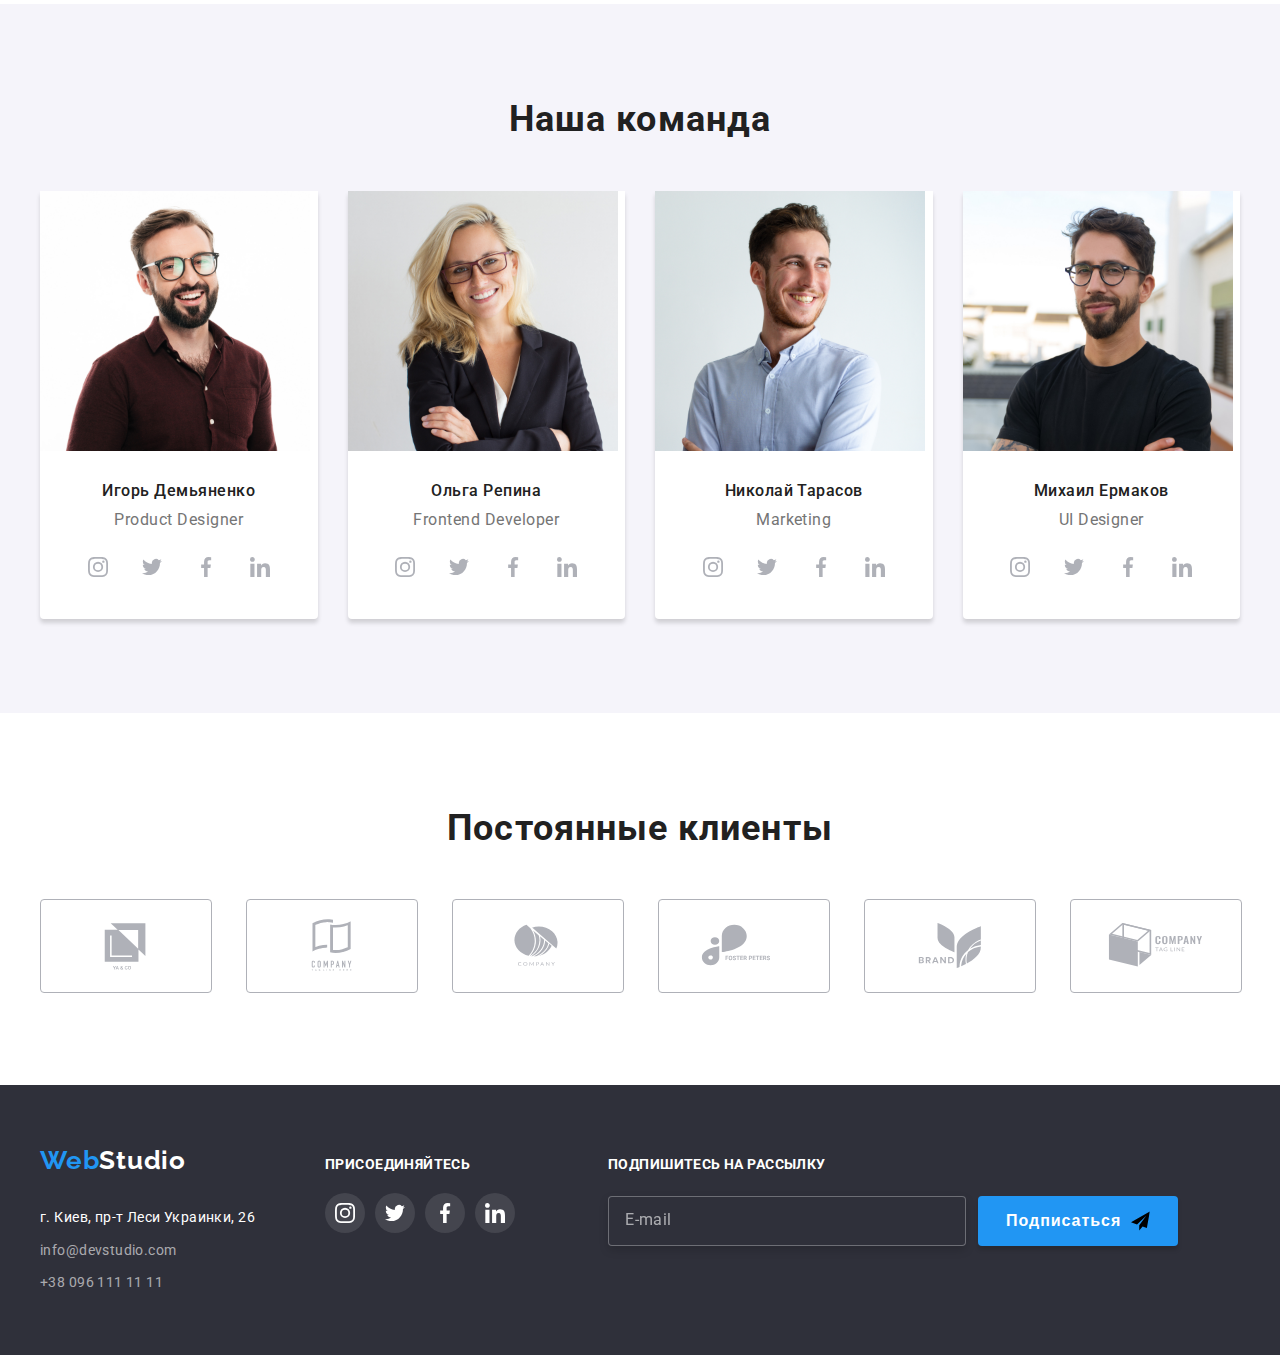
==== commit 60660135: "modal-icon" ====
--- a/index.html
+++ b/index.html
@@ -426,7 +426,7 @@
                         </div>
                         <button type="submit" class="subscribe-submit">Подписаться
                             <svg class="icon-send" width="24" height="24">
-                               <use href="./images/symbol-defs-mod.svg#icon-airplaner"></use>
+                               <use href="./images/symbol-defs.svg#icon-airplaner1"></use>
                             </svg>
                         </button>
                     </form>
@@ -439,7 +439,7 @@
     <div class="modal">
         <button class="modal-close" data-modal-close>
             <svg class="modal-close-icon" width="11" height="11">
-                <use href="./images/symbol-defs-mod.svg#icon-close"></use>
+                <use href="./images/symbol-defsvector-1.svg#icon-Vector"></use>
             </svg>
         </button>
 <!--MODAL оставь данные-->
@@ -450,23 +450,23 @@
                 <label for="name" class="form-label">Имя</label>
                 <input id="name" class="form-input" type="text" name="username" required>
                 <svg class="form-icon">
-                    <use href="./images/symbol-defs-mod.svg#icon-person"></use>
+                    <use href="./images/symbol-defs.svg#icon-person1"></use>
                 </svg>
             </div>
             
             <div class="form-field">
                 <label for="tel" class="form-label">Телефон</label>
-                <input id="name" class="form-input" type="text" name="username" required>
+                <input id="tel" class="form-input" type="text" name="username" required>
                 <svg class="form-icon">
-                    <use href="./images/symbol-defs-mod.svg#icon-phone"></use>
+                    <use href="./images/symbol-defs.svg#icon-phone1"></use>
                 </svg>
             </div>
 
             <div class="form-field">
                 <label for="mail" class="form-label">Почта</label>
-                <input id="name" class="form-input" type="text" name="username" required>
+                <input id="mail" class="form-input" type="text" name="username" required>
                 <svg class="form-icon">
-                    <use href="./images/symbol-defs-mod.svg#icon-email"></use>
+                    <use href="./images/symbol-defs.svg#icon-email1"></use>
                 </svg>
             </div>
 
@@ -476,10 +476,10 @@
             </div>
 
             <div class="form-checkbox">
-                <label class="checkbox-modal">Соглашаюсь с рассылкой и принимаю <span class="modal-link"><span>Условия договора</span>
+                <label class="checkbox-modal">Соглашаюсь с рассылкой и принимаю <span class="modal-link">Условия договора</span>
                 <input type="checkbox" name="checkbox" class="checkbox">
                 <svg class="checkbox-icon">
-                    <use href="./images/symbol-defs-mod.svg#icon-yes"></use>
+                    <use href="./images/symbol-defs.svg#icon-check1"></use>
                 </svg>
                 </label>
             </div>
@@ -487,7 +487,7 @@
                 <span class="click-title">Отправить</span>
             </button>
         </form>
-</div>
+    </div>
 </div>
     <script src="./js/modal.js">
     </script>
--- a/css/styles.css
+++ b/css/styles.css
@@ -269,7 +269,8 @@
     padding: 10px 32px;
     margin-top: 30px;
 
-    transition: color 250ms var(--bezier-timing);
+    transition: color 250ms var(--bezier-timing),
+    background-color 250ms var(--bezier-timing);
    }
 
 /* Feature */
@@ -470,12 +471,15 @@
      border-radius: 50%;
      color: var(--clients-color);
 
-     transition: color 250ms var(--bezier-timing),background-color 250ms var(--bezier-timing);
+     transition: color 250ms var(--bezier-timing),
+     background-color 250ms var(--bezier-timing),
+     fill 250ms var(--bezier-timing);
  }
  .social-link:hover,
  .social-link:focus{
      color: var(--accent-color-text);
      background-color: var(--accent-color);
+     fill: var(--accent-color-text);
  }
  .social-link:hover .social-icon,
  .social-link:focus .social-icon{
@@ -506,8 +510,9 @@
     text-align: center;
     font-size: 16px;
 
-    transition: color 250ms var(--bezier-timing),background-color 250ms var(--bezier-timing),box-shadow color 250ms var(--bezier-timing);
-    
+    transition: color 250ms var(--bezier-timing),
+    background-color 250ms var(--bezier-timing),
+    box-shadow color 250ms var(--bezier-timing);
 }
 .btn:hover,
 .btn:focus{
@@ -527,17 +532,24 @@
     margin: -15px;
     }
 .portfolio-image{
-    margin: 15px;
+    
     width: 370px;
     display: block;
+    align-items: center;
+    margin: 0 30px 30px 0;
     }
 .portfolio-img{
+    align-items: center;
     display: block;
     background-color: var(--accent-color-text);
+   
+    
 } 
 .portfolio-img:hover,
 .portfolio-img:focus{
-    box-shadow: 1px 4px 6px rgba(0, 0, 0, 0.16),0px 4px 4px rgba(0, 0, 0, 0.06),0px 1px 1px rgba(0, 0, 0, 0.12);
+    box-shadow: 1px 4px 6px rgba(0, 0, 0, 0.16),
+     4px 4px rgba(0, 0, 0, 0.06),
+     0px 1px 1px rgba(0, 0, 0, 0.12);
 }
 .portfolio-title{
     color: var(--titles-text-color-first);
@@ -558,6 +570,7 @@
     border-bottom: 1px solid #eeeeee ;
     border-right: 1px solid #eeeeee;
     border-left: 1px solid #eeeeee;
+    border-top: 0;
 }
 
 .flex-container{
@@ -574,6 +587,13 @@
 .portfolio-thumb{
     width: 370px;
     position: relative;
+}
+.thumb{
+    width: 370px;
+    position: relative;
+
+    transition:transform 250ms var(--bezier-timing),
+    box-shadow 250ms var(--bezier-timing);
 }
 .thumb-box{
     position: relative;
@@ -601,12 +621,23 @@
 color: var(--accent-color-text);
 transform: translateY(100%);
 
-transition: transform 250ms var(--bezier-timing),box-shadow 250ms var(--bezier-timing);
+transition: transform 250ms var(--bezier-timing),
+box-shadow 250ms var(--bezier-timing);
 }
 .portfolio-img:hover .thumb-text,
 .portfolio-img:focus .thumb-text{
     transform: translateZ(0);
     overflow: visible;
+    box-shadow: 0px 1px 1px rgba(0, 0, 0, 0.12), 0px 4px 4px rgba(0, 0, 0, 0.06),
+    1px 4px 6px rgba(0, 0, 0, 0.16);
+}
+
+.thumb:hover,
+.thumb:focus{
+    transform: translateZ(100%);
+    overflow: visible;
+    box-shadow: 0px 1px 1px rgba(0, 0, 0, 0.12), 0px 4px 4px rgba(0, 0, 0, 0.06),
+    1px 4px 6px rgba(0, 0, 0, 0.16);
 }
 /* .thumb-box:hover .thumb-text{
     opacity: 1;
@@ -647,7 +678,10 @@
     border-radius: 4px;
     width: 100%;
     height: 100%;
-     transition: color 250ms var(--bezier-timing), background-color 250ms var(--bezier-timing);;
+    transition: color 250ms var(--bezier-timing),
+    background-color 250ms var(--bezier-timing),
+    fill 250ms var(--bezier-timing),
+    border-color 250ms var(--bezier-timing);
 }
 .client-link:hover,
 .client-link:focus{
@@ -684,6 +718,8 @@
     line-height: 1.19;
     letter-spacing: 0.03em;
     margin-bottom: 20px;
+
+    transition: color 250ms var(--bezier-timing);
 }
 .f-web{
     color: var(--accent-color);
@@ -778,7 +814,9 @@
       color: #afb1b8;
       background: rgba(255, 255, 255, 0.1);
 
-      transition: color 250ms var(--bezier-timing);
+      transition: color 250ms var(--bezier-timing),
+      fill 250ms var(--bezier-timing),
+      background-color 250ms var(--bezier-timing);
   }
   
   .fsocial-link:hover,
@@ -942,7 +980,11 @@
 
     border: 1px solid rgba(0, 0, 0, 0.1);
     background: var(--accent-color-text);
-}   
+} 
+.modal-close:hover,
+.modal-close :focus{
+    fill: var(--accent-color);
+}  
 .modal-close-icon:hover,
 .modal-close-icon:focus{
     color: var(--accent-color);
@@ -962,7 +1004,7 @@
     font-style: normal;
     font-weight: 700;
     font-size: 20px;
-    line-height: 1.17;
+    line-height: 1.15;
     letter-spacing: 0.03em;
     text-align: center;
 }
@@ -985,10 +1027,11 @@
     margin-bottom: 4px;
     cursor: pointer;
 }
-.form-input,.form-message{
+.form-input,
+.form-message{
     width: 100%;
     height: 40px;
-    padding: 10px 42px;
+    padding: 0 10px 0 42px;
 
     border: 1px solid rgba(33, 33, 33, 0.2);
     box-sizing: border-box;
@@ -1003,6 +1046,7 @@
 }
 .form-message{
     display: block;
+    margin-bottom: 10px;
     width: 100%;
     height: 120px;
     resize: none;
@@ -1029,10 +1073,14 @@
     left: 12px;
     width: 18px;
     height: 18px;
-    transition: fill 250ms var(--bezier-timing),outline 250ms var(--bezier-timing);
+    transition: fill 250ms var(--bezier-timing),
+    outline 250ms var(--bezier-timing);
    
 }
-.form-input:focus .icon{
+.form-input:focus{
+    outline: 1px solid var(--accent-color);
+}
+.form-input:focus .form-icon{
     fill: var(--accent-color);
 }
 .form-checkbox{
@@ -1078,11 +1126,11 @@
     position: absolute;
     top: 3px;
     left: 12px;
+    opacity: 0;
+    pointer-events: none;
     width: 16px;
     height: 16px;
-    opacity: 0;
-    pointer-events: none;
-
+    
     background-color: var(--accent-color);
     fill: var(--accent-color-text);
     border: 2px solid var(--accent-color);
@@ -1094,23 +1142,25 @@
     border: 2px solid var(--accent-color);
     border-radius: 2px;
 }
-.checkbox:checked+.checkbox-icon{
+.checkbox:checked + .checkbox-icon{
     opacity: 1;
     transition: opacity 250ms var(--bezier-timing);
     background-origin: border-box;
 }
 .click{
     text-align: center;
-    margin: 0 124px;
     width: 200px;
     height: 50px;
     cursor: pointer;
+    margin: 0 124px;
     background-color: var(--background-color-modal);
     box-shadow: 0px 4px 4px rgba(0, 0, 0, 0.15);
     border-radius: 4px;
     border: transparent;
+    background: #188ce8;
 }
 .click-title{
+    font-style: normal;
     font-weight: 700;
     font-size: 16px;
     line-height: 1.87;
